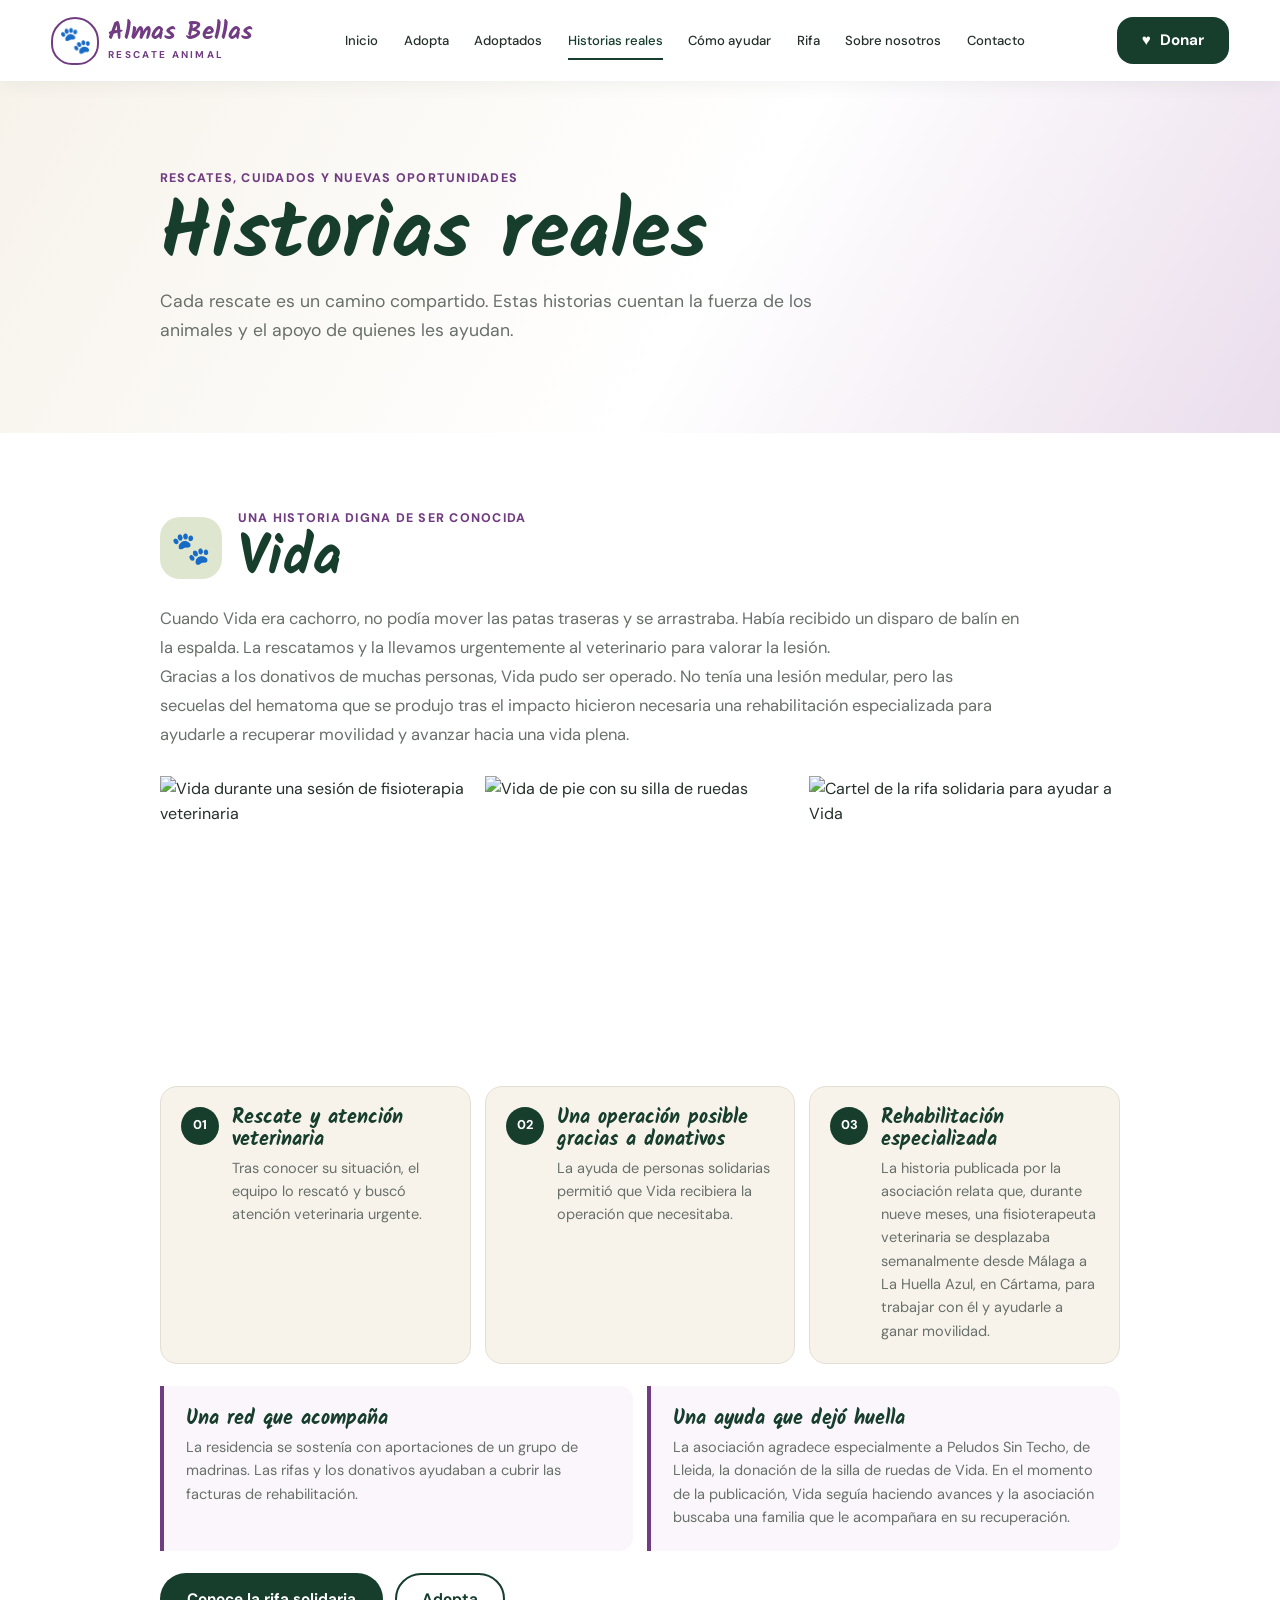
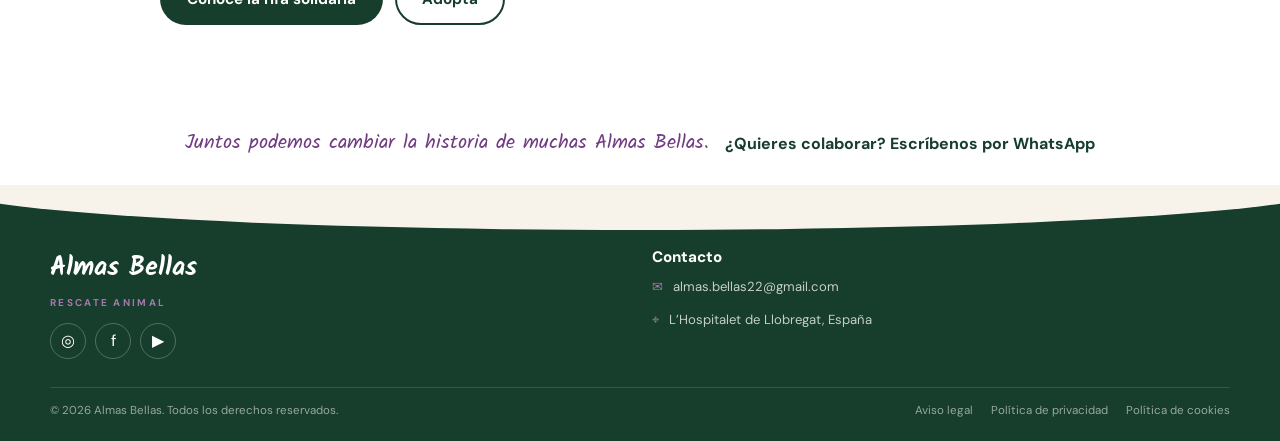
==== historias.html @ 5d80a95b "rellenando datos" ====
<!doctype html>
<html lang="es">
<head>
  <meta charset="utf-8">
  <meta name="viewport" content="width=device-width, initial-scale=1">
  <meta name="theme-color" content="#173d2d">
  <meta name="description" content="Historias reales de rescate y recuperación de Almas Bellas, incluida la historia de Vida.">
  <title>Historias reales | Almas Bellas</title>
  <link rel="preconnect" href="https://fonts.googleapis.com">
  <link rel="preconnect" href="https://fonts.gstatic.com" crossorigin>
  <link href="https://fonts.googleapis.com/css2?family=DM+Sans:wght@400;500;600;700;800&family=Kalam:wght@400;700&display=swap" rel="stylesheet">
  <link rel="stylesheet" href="style.css">
  <script type="module" src="app.js"></script>
</head>
<body class="stories-page">
  <header class="site-header" id="inicio">
    <nav class="navbar" aria-label="Navegación principal">
      <a class="logo" href="index.html#inicio" aria-label="Almas Bellas, inicio"><span class="logo-mark" aria-hidden="true">🐾</span><span class="logo-text"><span class="logo-name">Almas Bellas</span><span class="logo-subtitle">RESCATE ANIMAL</span></span></a>
      <div class="nav-menu" id="main-nav-menu"><a class="nav-link" href="index.html#inicio">Inicio</a><a class="nav-link" href="adopta.html">Adopta</a><a class="nav-link" href="adoptados.html">Adoptados</a><a class="nav-link active" href="historias.html" aria-current="page">Historias reales</a><a class="nav-link" href="index.html#ayudar">Cómo ayudar</a><a class="nav-link" href="rifa.html">Rifa</a><a class="nav-link" href="nosotros.html">Sobre nosotros</a><a class="nav-link" href="index.html#contacto">Contacto</a></div>
      <div class="nav-actions"><a class="btn btn-primary donate-nav" href="index.html#ayudar">♥ <span>Donar</span></a></div>
      <button class="mobile-nav-toggle" type="button" aria-label="Abrir menú" aria-controls="main-nav-menu" aria-expanded="false">☰</button>
    </nav>
  </header>
  <main class="stories-main">
    <section class="stories-hero">
      <div class="container">
        <p class="eyebrow">Rescates, cuidados y nuevas oportunidades</p>
        <h1>Historias reales</h1>
        <p>Cada rescate es un camino compartido. Estas historias cuentan la fuerza de los animales y el apoyo de quienes les ayudan.</p>
      </div>
    </section>
    <section class="vida-story container" aria-labelledby="vida-title">
      <div class="vida-story-heading"><span class="vida-paw" aria-hidden="true">🐾</span><div><p class="eyebrow">Una historia digna de ser conocida</p><h2 id="vida-title">Vida</h2></div></div>
      <div class="vida-story-copy">
        <p>Cuando Vida era cachorro, no podía mover las patas traseras y se arrastraba. Había recibido un disparo de balín en la espalda. La rescatamos y la llevamos urgentemente al veterinario para valorar la lesión.<br>Gracias a los donativos de muchas personas, Vida pudo ser operado. No tenía una lesión medular, pero las secuelas del hematoma que se produjo tras el impacto hicieron necesaria una rehabilitación especializada para ayudarle a recuperar movilidad y avanzar hacia una vida plena.</p>
      </div>
      <div class="vida-gallery" aria-label="Imágenes de Vida y de la rifa solidaria">
        <img src="media/animales/vida/vida.jpg" alt="Vida durante una sesión de fisioterapia veterinaria" loading="lazy">
        <img src="media/animales/vida/vida-silla.jpg" alt="Vida de pie con su silla de ruedas" loading="lazy">
        <img src="media/animales/vida/rifaVida.jpg" alt="Cartel de la rifa solidaria para ayudar a Vida" loading="lazy">
      </div>
      <div class="vida-timeline" aria-label="Etapas de la recuperación de Vida">
        <article><span>01</span><div><h3>Rescate y atención veterinaria</h3><p>Tras conocer su situación, el equipo lo rescató y buscó atención veterinaria urgente.</p></div></article>
        <article><span>02</span><div><h3>Una operación posible gracias a donativos</h3><p>La ayuda de personas solidarias permitió que Vida recibiera la operación que necesitaba.</p></div></article>
        <article><span>03</span><div><h3>Rehabilitación especializada</h3><p>La historia publicada por la asociación relata que, durante nueve meses, una fisioterapeuta veterinaria se desplazaba semanalmente desde Málaga a La Huella Azul, en Cártama, para trabajar con él y ayudarle a ganar movilidad.</p></div></article>
      </div>
      <div class="vida-support-grid">
        <div class="vida-support-card"><h3>Una red que acompaña</h3><p>La residencia se sostenía con aportaciones de un grupo de madrinas. Las rifas y los donativos ayudaban a cubrir las facturas de rehabilitación.</p></div>
        <div class="vida-support-card"><h3>Una ayuda que dejó huella</h3><p>La asociación agradece especialmente a Peludos Sin Techo, de Lleida, la donación de la silla de ruedas de Vida. En el momento de la publicación, Vida seguía haciendo avances y la asociación buscaba una familia que le acompañara en su recuperación.</p></div>
      </div>
      <div class="vida-actions"><a class="btn btn-primary" href="rifa.html">Conoce la rifa solidaria</a><a class="btn btn-secondary" href="https://wa.me/34692160589?text=Estoy%20interesado%2Fa%20en%20adoptar%20a%20Vida" target="_blank" rel="noopener noreferrer">Adopta</a></div>
    </section>
    <section class="stories-thanks container"><p>Juntos podemos cambiar la historia de muchas Almas Bellas.</p><a href="https://wa.me/34649776448" target="_blank" rel="noopener noreferrer">¿Quieres colaborar? Escríbenos por WhatsApp</a></section>
  </main>
  <footer class="footer" id="contacto"><div class="container"><div class="footer-grid"><div class="footer-column"><a class="footer-logo" href="index.html#inicio"><span class="logo-name">Almas Bellas</span><span class="logo-subtitle">RESCATE ANIMAL</span></a><div class="footer-social"><a href="https://instagram.com" aria-label="Instagram">◎</a><a href="https://facebook.com" aria-label="Facebook">f</a><a href="https://youtube.com" aria-label="YouTube">▶</a></div></div><div class="footer-column"><h3>Contacto</h3><div class="footer-contact"><a class="contact-item" href="mailto:almas.bellas22@gmail.com"><span class="contact-icon">✉</span>almas.bellas22@gmail.com</a><span class="contact-item"><span class="contact-icon">⌖</span>L’Hospitalet de Llobregat, España</span></div></div></div><div class="footer-bottom"><p>© 2026 Almas Bellas. Todos los derechos reservados.</p><div class="footer-legal"><a href="#contacto">Aviso legal</a><a href="#contacto">Política de privacidad</a><a href="#contacto">Política de cookies</a></div></div></div></footer>
</body>
</html>
---- style.css ----
/* =========================================================
   ALMAS BELLAS — RESCATE ANIMAL
   CSS COMPLETO
   ========================================================= */

/* =========================================================
   1. VARIABLES
   ========================================================= */

:root {
    /* Colores principales */
    --green-dark: #173d2d;
    --green: #315a3d;
    --green-medium: #55734b;
    --green-light: #dfe6cf;

    /* Morado del branding */
    --purple: #713c82;
    --purple-dark: #5b2e6c;
    --purple-light: #a878ad;
    --purple-soft: #eaddec;

    /* Fondos */
    --cream: #f7f3eb;
    --cream-dark: #eee8dc;
    --white: #ffffff;

    /* Texto */
    --text: #243029;
    --text-light: #68706a;
    --text-muted: #858b85;

    /* Detalles */
    --gold: #c49354;
    --border: #e4dfd5;

    /* Sombras */
    --shadow-sm: 0 4px 12px rgba(23, 61, 45, 0.08);
    --shadow: 0 8px 25px rgba(23, 61, 45, 0.12);
    --shadow-lg: 0 18px 45px rgba(23, 61, 45, 0.16);

    /* Bordes */
    --radius-sm: 10px;
    --radius: 18px;
    --radius-lg: 28px;
    --radius-xl: 40px;

    /* Layout */
    --container: 1180px;

    /* Transiciones */
    --transition: 0.3s ease;
}


/* =========================================================
   2. RESET
   ========================================================= */

*,
*::before,
*::after {
    box-sizing: border-box;
    margin: 0;
    padding: 0;
}

html {
    scroll-behavior: smooth;
    font-size: 16px;
}

body {
    min-height: 100vh;
    background: var(--white);
    color: var(--text);
    font-family: "Nunito", Arial, sans-serif;
    line-height: 1.6;
    overflow-x: hidden;
}

img {
    display: block;
    width: 100%;
    max-width: 100%;
}

button,
input,
textarea,
select {
    font: inherit;
}

button {
    cursor: pointer;
}

a {
    color: inherit;
    text-decoration: none;
}

ul,
ol {
    list-style: none;
}


/* =========================================================
   3. TIPOGRAFÍA
   ========================================================= */

/*
   Puedes cargar estas fuentes desde Google Fonts:

   @import url('https://fonts.googleapis.com/css2?
   family=DM+Sans:wght@400;500;600;700&
   family=Kalam:wght@400;700&
   display=swap');

   Kalam → títulos manuscritos
   DM Sans → texto general
*/

body {
    font-family: "DM Sans", Arial, sans-serif;
}

h1,
h2,
h3,
.handwritten {
    font-family: "Kalam", cursive;
}

h1,
h2,
h3,
p {
    margin-top: 0;
}

h1 {
    font-size: clamp(3rem, 6vw, 5rem);
    line-height: 0.98;
    font-weight: 700;
}

h2 {
    font-size: clamp(2.4rem, 4vw, 3.5rem);
    line-height: 1;
}

h3 {
    font-size: 1.7rem;
    line-height: 1.1;
}


/* =========================================================
   4. UTILIDADES
   ========================================================= */

.container {
    width: min(100% - 48px, var(--container));
    margin-inline: auto;
}

.text-purple {
    color: var(--purple);
}

.text-green {
    color: var(--green);
}

.text-center {
    text-align: center;
}

.section {
    padding: 90px 0;
}

.section-header {
    margin-bottom: 40px;
}

.section-header h2 {
    color: var(--green-dark);
    margin-bottom: 8px;
}

.section-header p {
    color: var(--text-light);
    font-size: 1.05rem;
}


/* =========================================================
   5. BOTONES
   ========================================================= */

.btn {
    display: inline-flex;
    align-items: center;
    justify-content: center;
    gap: 9px;

    min-height: 50px;
    padding: 12px 25px;

    border: 2px solid transparent;
    border-radius: 999px;

    font-size: 0.95rem;
    font-weight: 700;

    transition:
        transform var(--transition),
        background var(--transition),
        color var(--transition),
        border-color var(--transition),
        box-shadow var(--transition);
}

.btn:hover {
    transform: translateY(-3px);
}

.btn-primary {
    background: var(--green-dark);
    color: var(--white);
}

.btn-primary:hover {
    background: var(--green);
    box-shadow: var(--shadow);
}

.btn-secondary {
    background: transparent;
    color: var(--green-dark);
    border-color: var(--green-dark);
}

.btn-secondary:hover {
    background: var(--green-dark);
    color: var(--white);
}

.btn-purple {
    background: var(--purple);
    color: var(--white);
}

.btn-purple:hover {
    background: var(--purple-dark);
    box-shadow: var(--shadow);
}

.btn-small {
    min-height: 42px;
    padding: 9px 20px;
    font-size: 0.85rem;
}


/* =========================================================
   6. HEADER / NAVBAR
   ========================================================= */

.site-header {
    position: relative;
    z-index: 1000;
    background: var(--white);
}

.navbar {
    min-height: 82px;

    display: flex;
    align-items: center;
    justify-content: space-between;
    gap: 30px;

    padding: 0 40px;
}

.logo {
    display: flex;
    align-items: center;
    gap: 12px;

    color: var(--purple);
    flex-shrink: 0;
}

.logo img {
    width: 72px;
    height: 58px;
    object-fit: contain;
}

.logo-text {
    display: flex;
    flex-direction: column;
    line-height: 1;
}

.logo-name {
    font-family: "Kalam", cursive;
    font-size: 1.7rem;
    font-weight: 700;
}

.logo-subtitle {
    margin-top: 5px;
    font-size: 0.62rem;
    letter-spacing: 2px;
    font-weight: 700;
}

.nav-menu {
    display: flex;
    align-items: center;
    gap: 27px;
}

.nav-link {
    position: relative;

    color: var(--text);
    font-size: 0.9rem;
    font-weight: 500;

    padding: 30px 0;

    transition: color var(--transition);
}

.nav-link::after {
    content: "";

    position: absolute;
    left: 0;
    bottom: 21px;

    width: 0;
    height: 2px;

    background: var(--green-dark);

    transition: width var(--transition);
}

.nav-link:hover,
.nav-link.active {
    color: var(--green-dark);
}

.nav-link:hover::after,
.nav-link.active::after {
    width: 100%;
}

.nav-actions {
    display: flex;
    align-items: center;
    gap: 13px;
}

.social-links {
    display: flex;
    align-items: center;
    gap: 14px;
}

.social-link {
    display: grid;
    place-items: center;

    width: 34px;
    height: 34px;

    color: var(--green-dark);

    border-radius: 50%;

    transition:
        background var(--transition),
        color var(--transition),
        transform var(--transition);
}

.social-link:hover {
    color: var(--white);
    background: var(--purple);
    transform: translateY(-2px);
}

/* =========================================================
   7. HERO
   ========================================================= */

.hero {
    position: relative;
    min-height: 520px;

    display: flex;
    align-items: stretch;

    overflow: hidden;

    background: var(--cream);
}

.hero-content {
    position: relative;
    z-index: 3;

    width: 44%;

    display: flex;
    flex-direction: column;
    justify-content: center;

    padding: 70px 20px 70px max(40px, calc((100vw - var(--container)) / 2));
}

.hero-title {
    max-width: 530px;
    color: var(--green-dark);
    margin-bottom: 22px;
}

.hero-title span {
    color: var(--purple);
}

.hero-description {
    max-width: 470px;

    margin-bottom: 28px;

    color: var(--text-light);

    font-size: 1.05rem;
    line-height: 1.65;
}

.hero-buttons {
    display: flex;
    flex-wrap: wrap;
    gap: 14px;
}

.hero-image {
    position: absolute;
    top: 0;
    right: 0;

    width: 62%;
    height: 100%;

    object-fit: cover;
    object-position: center;
}

.hero::after {
    content: "";

    position: absolute;
    z-index: 2;

    top: 0;
    left: 36%;

    width: 25%;
    height: 100%;

    background: linear-gradient(
        90deg,
        var(--cream) 0%,
        rgba(247, 243, 235, 0.85) 25%,
        rgba(247, 243, 235, 0) 100%
    );

    pointer-events: none;
}

/* =========================================================
   8. BLOQUE DE VALORES
   ========================================================= */

.values {
    padding: 35px 0;
    background: var(--cream);
}

.values-grid {
    display: grid;
    grid-template-columns: repeat(4, 1fr);
    gap: 25px;
}

.value-item {
    display: flex;
    align-items: center;
    gap: 15px;
}

.value-icon {
    flex: 0 0 58px;

    width: 58px;
    height: 58px;

    display: grid;
    place-items: center;

    border-radius: 50%;

    background: var(--green-light);
    color: var(--green-dark);

    font-size: 1.45rem;
}

.value-item h3 {
    margin-bottom: 2px;

    font-family: "DM Sans", sans-serif;
    font-size: 1rem;
    font-weight: 800;

    color: var(--green-dark);
}

.value-item p {
    color: var(--text-light);
    font-size: 0.82rem;
    line-height: 1.35;
}


/* =========================================================
   9. ANIMALES
   ========================================================= */

.animals {
    padding: 85px 0;
    background: var(--white);
}

.animals-header {
    display: flex;
    align-items: end;
    justify-content: space-between;

    gap: 30px;

    margin-bottom: 30px;
}

.animals-grid {
    display: grid;
    grid-template-columns: repeat(4, 1fr);
    gap: 20px;
}

.animal-card {
    display: flex;
    flex-direction: column;
    overflow: hidden;

    background: var(--white);

    border: 1px solid var(--border);
    border-radius: var(--radius);

    box-shadow: var(--shadow-sm);

    transition:
        transform var(--transition),
        box-shadow var(--transition);
}

.animal-card:hover {
    transform: translateY(-7px);
    box-shadow: var(--shadow);
}

.animal-card:focus-visible {
    outline:3px solid var(--purple);
    outline-offset:3px;
}

.animal-image-wrapper {
    position: relative;
    height: 220px;
    overflow: hidden;
}

.animal-image {
    width: 100%;
    height: 100%;
    object-fit: cover;

    transition: transform 0.5s ease;
}

.animal-card:hover .animal-image {
    transform: scale(1.06);
}

.animal-favorite {
    position: absolute;
    top: 14px;
    right: 14px;

    width: 38px;
    height: 38px;

    display: grid;
    place-items: center;

    border: 0;
    border-radius: 50%;

    background: rgba(255, 255, 255, 0.9);

    color: var(--purple);

    font-size: 1.15rem;

    box-shadow: var(--shadow-sm);
}

.animal-content {
    display: flex;
    flex: 1;
    flex-direction: column;
    padding: 18px;
}

.animal-name {
    margin-bottom: 3px;

    color: var(--green-dark);

    font-family: "Kalam", cursive;
    font-size: 1.55rem;
}

.animal-meta {
    margin-bottom: 5px;

    color: var(--text-light);

    font-size: 0.85rem;
    font-weight: 600;
}

.animal-description {
    min-height: 65px;

    margin-bottom: 15px;

    color: var(--text-light);

    font-size: 0.85rem;
    line-height: 1.45;
}

.animal-card .btn {
    width: 100%;
    margin-top: auto;
}

.animal-dialog {
    position:fixed;
    inset:0;
    margin:auto;
    width:min(960px, calc(100% - 32px));
    max-width:960px;
    max-height:calc(100% - 32px);
    padding:0;
    overflow:auto;
    border:0;
    border-radius:20px;
    background:var(--white);
    color:var(--text);
    box-shadow:var(--shadow-lg);
}
.animal-dialog::backdrop { background:rgba(12,25,18,.68); backdrop-filter:blur(3px); }
.animal-dialog-card { position:relative; display:grid; grid-template-columns:minmax(220px,.9fr) 1.1fr; min-height:360px; }
.animal-dialog-image { width:100%; height:100%; min-height:360px; object-fit:cover; }
.animal-dialog-content { display:flex; flex-direction:column; align-items:flex-start; padding:32px; }
.animal-dialog-content h2 { margin:16px 0 4px; color:var(--green-dark); }
.animal-dialog-meta { margin:0 0 18px; color:var(--text-light); font-weight:700; }
.animal-dialog-description { margin-bottom:24px; white-space:pre-line; color:var(--text-light); line-height:1.6; }
.animal-dialog-description p { margin:0 0 1em; }
.animal-dialog-description p:last-child { margin-bottom:0; }
.animal-dialog-content .btn { margin-top:auto; }
.animal-dialog-close { position:absolute; z-index:1; top:12px; right:12px; display:grid; place-items:center; width:40px; height:40px; border:0; border-radius:50%; background:var(--white); color:var(--green-dark); font-size:1.6rem; cursor:pointer; box-shadow:var(--shadow-sm); }
.animal-carousel { grid-column:1 / -1; width:100%; margin:4px 0 0; padding:0 32px 28px; }
.animal-carousel[hidden] { display:none; }
.animal-carousel-view { position:relative; display:grid; grid-template-columns:38px minmax(0,1fr) 38px; align-items:center; gap:6px; }
.animal-carousel-image { width:100%; height:auto; aspect-ratio:1; border-radius:12px; background:var(--cream); object-fit:contain; }
.animal-carousel-control { display:grid; place-items:center; width:36px; height:36px; border:1px solid var(--border); border-radius:50%; background:var(--cream); color:var(--green-dark); font-size:1.5rem; line-height:1; cursor:pointer; }
.animal-carousel-control[hidden] { display:none; }
.animal-carousel-control:hover { background:var(--green-dark); color:var(--white); }
.animal-carousel-count { margin:7px 0 0; color:var(--text-light); font-size:.8rem; text-align:center; }


/* =========================================================
   10. SECCIÓN "CÓMO PUEDES AYUDAR"
   ========================================================= */

.help {
    position: relative;

    padding: 85px 0;

    overflow: hidden;

    background: var(--cream);
}

.help::before {
    content: "";

    position: absolute;

    right: -100px;
    top: -100px;

    width: 430px;
    height: 430px;

    border-radius: 50%;

    background: rgba(223, 230, 207, 0.55);
}

.help-header {
    position: relative;
    z-index: 2;

    margin-bottom: 30px;
}

.help-grid {
    position: relative;
    z-index: 2;

    display: grid;
    grid-template-columns: repeat(4, 1fr);
    gap: 18px;
}

.help-card {
    padding: 30px 20px;

    text-align: center;

    background: rgba(255, 255, 255, 0.88);

    border: 1px solid rgba(255, 255, 255, 0.8);
    border-radius: var(--radius);

    transition:
        transform var(--transition),
        box-shadow var(--transition);
}

.help-card:hover {
    transform: translateY(-6px);
    box-shadow: var(--shadow);
}

.help-icon {
    width: 55px;
    height: 55px;

    margin: 0 auto 15px;

    display: grid;
    place-items: center;

    color: var(--purple);

    font-size: 2rem;
}

.help-card h3 {
    margin-bottom: 8px;

    color: var(--green-dark);

    font-family: "DM Sans", sans-serif;
    font-size: 1rem;
    font-weight: 800;
}

.help-card p {
    min-height: 65px;

    margin-bottom: 17px;

    color: var(--text-light);

    font-size: 0.84rem;
}


/* =========================================================
   11. HISTORIAS
   ========================================================= */

.stories {
    padding: 85px 0;
    background: var(--white);
}

.stories-layout {
    display: grid;
    grid-template-columns: 1.15fr 0.85fr;
    gap: 60px;
}

.stories-column {
    min-width: 0;
}

.story-card {
    display: grid;
    grid-template-columns: 240px 1fr;
    gap: 25px;

    align-items: center;
}

.story-images {
    display: grid;
    grid-template-columns: 1fr 1fr;

    overflow: hidden;

    border-radius: var(--radius);
}

.story-images img {
    height: 220px;
    object-fit: cover;
}

.story-info h3 {
    margin-bottom: 10px;

    color: var(--green-dark);
}

.story-info p {
    margin-bottom: 17px;

    color: var(--text-light);

    font-size: 0.9rem;
}

.story-label {
    display: inline-block;

    margin-bottom: 10px;
    padding: 4px 9px;

    background: var(--cream);

    color: var(--green-dark);

    border-radius: 5px;

    font-size: 0.72rem;
    font-weight: 700;
}


/* =========================================================
   12. SOBRE NOSOTROS
   ========================================================= */

.about {
    position: relative;

    padding-left: 60px;

    border-left: 1px solid var(--border);
}

.about-content {
    display: flex;
    align-items: center;
    gap: 30px;
}

.about-text {
    flex: 1;
}

.about-text p {
    margin: 15px 0 20px;

    color: var(--text-light);

    font-size: 0.92rem;
}

.about-image {
    flex: 0 0 170px;

    width: 170px;
    height: 170px;

    overflow: hidden;

    border-radius: 50%;
}

.about-image img {
    width: 100%;
    height: 100%;
    object-fit: cover;
}


/* =========================================================
   13. FRASE INSPIRACIONAL
   ========================================================= */

.quote {
    position: relative;

    padding: 45px 20px;

    text-align: center;

    background: var(--cream);
}

.quote::before,
.quote::after {
    content: "";

    position: absolute;

    width: 100%;
    height: 50px;

    left: 0;

    background: var(--white);
}

.quote::before {
    top: -1px;

    clip-path: ellipse(55% 55% at 50% 0%);
}

.quote::after {
    bottom: -1px;

    clip-path: ellipse(55% 55% at 50% 100%);
}

.quote-text {
    position: relative;
    z-index: 2;

    max-width: 800px;

    margin: 0 auto;

    color: var(--purple);

    font-family: "Kalam", cursive;
    font-size: clamp(1.4rem, 3vw, 2rem);
}

.quote-text::before {
    content: "“";
}

.quote-text::after {
    content: " ♥";
}


/* =========================================================
   14. FOOTER
   ========================================================= */

.footer {
    position: relative;

    padding: 65px 0 25px;

    background: var(--green-dark);
    color: var(--white);

    overflow: hidden;
}

.footer::before {
    content: "";

    position: absolute;

    left: -5%;
    top: -45px;

    width: 110%;
    height: 90px;

    background: var(--cream);

    border-radius: 50%;
}

.footer-grid {
    position: relative;
    z-index: 2;

    display: grid;
    grid-template-columns: 1.2fr 0.8fr 1.2fr 1fr;

    gap: 45px;

    padding-top: 30px;
}

.footer-logo {
    display: inline-flex;
    flex-direction: column;

    color: var(--white);
}

.footer-logo .logo-name {
    color: var(--white);
}

.footer-logo .logo-subtitle {
    color: var(--purple-light);
}

.footer-column h3 {
    margin-bottom: 15px;

    color: var(--white);

    font-family: "DM Sans", sans-serif;
    font-size: 0.95rem;
    font-weight: 800;
}

.footer-links {
    display: flex;
    flex-direction: column;
    gap: 7px;
}

.footer-links a {
    color: rgba(255, 255, 255, 0.75);

    font-size: 0.82rem;

    transition:
        color var(--transition),
        padding-left var(--transition);
}

.footer-links a:hover {
    padding-left: 5px;
    color: var(--white);
}

.footer-contact {
    display: flex;
    flex-direction: column;
    gap: 12px;
}

.contact-item {
    display: flex;
    align-items: flex-start;
    gap: 10px;

    color: rgba(255, 255, 255, 0.75);

    font-size: 0.82rem;
}

.contact-icon {
    flex-shrink: 0;

    color: var(--purple-light);
}

.footer-social {
    display: flex;
    gap: 9px;
}

.footer-social a {
    width: 36px;
    height: 36px;

    display: grid;
    place-items: center;

    border: 1px solid rgba(255, 255, 255, 0.25);
    border-radius: 50%;

    color: var(--white);

    transition:
        background var(--transition),
        border-color var(--transition),
        transform var(--transition);
}

.footer-social a:hover {
    background: var(--purple);
    border-color: var(--purple);
    transform: translateY(-3px);
}

.footer-bottom {
    position: relative;
    z-index: 2;

    display: flex;
    align-items: center;
    justify-content: space-between;

    gap: 20px;

    margin-top: 50px;
    padding-top: 20px;

    border-top: 1px solid rgba(255, 255, 255, 0.13);

    color: rgba(255, 255, 255, 0.55);

    font-size: 0.72rem;
}

.footer-legal {
    display: flex;
    gap: 18px;
}


/* =========================================================
   15. DECORACIONES
   ========================================================= */

.paw-decoration {
    position: absolute;

    color: rgba(113, 60, 130, 0.1);

    pointer-events: none;

    user-select: none;
}

.heart-decoration {
    color: var(--purple);
    font-size: 2rem;
}


/* =========================================================
   16. FORMULARIOS
   ========================================================= */

.form {
    display: flex;
    flex-direction: column;
    gap: 17px;
}

.form-group {
    display: flex;
    flex-direction: column;
    gap: 7px;
}

.form-label {
    color: var(--green-dark);

    font-size: 0.85rem;
    font-weight: 700;
}

.form-input,
.form-textarea,
.form-select {
    width: 100%;

    padding: 13px 15px;

    background: var(--white);

    border: 1px solid var(--border);
    border-radius: var(--radius-sm);

    outline: none;

    color: var(--text);

    transition:
        border-color var(--transition),
        box-shadow var(--transition);
}

.form-input:focus,
.form-textarea:focus,
.form-select:focus {
    border-color: var(--purple);
    box-shadow: 0 0 0 3px rgba(113, 60, 130, 0.1);
}

.form-textarea {
    min-height: 140px;
    resize: vertical;
}


/* =========================================================
   17. CONTACTO
   ========================================================= */

.contact {
    padding: 90px 0;

    background: var(--cream);
}

.contact-grid {
    display: grid;
    grid-template-columns: 0.9fr 1.1fr;
    gap: 50px;

    align-items: start;
}

.contact-info h2 {
    margin-bottom: 15px;
}

.contact-info > p {
    max-width: 500px;

    margin-bottom: 25px;

    color: var(--text-light);
}

.contact-details {
    display: flex;
    flex-direction: column;
    gap: 17px;
}

.contact-detail {
    display: flex;
    align-items: center;
    gap: 13px;
}

.contact-detail-icon {
    width: 45px;
    height: 45px;

    display: grid;
    place-items: center;

    border-radius: 50%;

    background: var(--purple-soft);
    color: var(--purple);
}


/* =========================================================
   18. ADOPCIÓN
   ========================================================= */

.adoption-process {
    display: grid;
    grid-template-columns: repeat(4, 1fr);
    gap: 25px;
}

.process-step {
    position: relative;

    padding: 25px;

    background: var(--white);

    border: 1px solid var(--border);
    border-radius: var(--radius);

    text-align: center;
}

.process-number {
    width: 48px;
    height: 48px;

    margin: 0 auto 15px;

    display: grid;
    place-items: center;

    border-radius: 50%;

    background: var(--purple);
    color: var(--white);

    font-weight: 800;
}

.process-step h3 {
    margin-bottom: 8px;

    font-family: "DM Sans", sans-serif;
    font-size: 1rem;
    font-weight: 800;

    color: var(--green-dark);
}

.process-step p {
    color: var(--text-light);
    font-size: 0.84rem;
}


/* =========================================================
   19. ANIMACIONES
   ========================================================= */

@keyframes fadeUp {
    from {
        opacity: 0;
        transform: translateY(25px);
    }

    to {
        opacity: 1;
        transform: translateY(0);
    }
}

@keyframes float {
    0%,
    100% {
        transform: translateY(0);
    }

    50% {
        transform: translateY(-8px);
    }
}

.animate-up {
    animation: fadeUp 0.7s ease both;
}

.float {
    animation: float 4s ease-in-out infinite;
}


/* =========================================================
   20. RESPONSIVE — TABLET
   ========================================================= */

@media (max-width: 1100px) {

    .navbar {
        padding: 0 25px;
    }

    .nav-menu {
        gap: 17px;
    }

    .nav-link {
        font-size: 0.82rem;
    }

    .animals-grid {
        grid-template-columns: repeat(2, 1fr);
    }

    .values-grid {
        grid-template-columns: repeat(2, 1fr);
    }

    .help-grid {
        grid-template-columns: repeat(2, 1fr);
    }

    .stories-layout {
        grid-template-columns: 1fr;
    }

    .about {
        padding-left: 0;
        padding-top: 50px;
        border-left: 0;
        border-top: 1px solid var(--border);
    }

    .footer-grid {
        grid-template-columns: repeat(2, 1fr);
    }

    .adoption-process {
        grid-template-columns: repeat(2, 1fr);
    }
}


/* =========================================================
   21. RESPONSIVE — MÓVIL
   ========================================================= */

@media (max-width: 768px) {

    .container {
        width: min(100% - 30px, var(--container));
    }

    .section {
        padding: 65px 0;
    }


    /* HEADER */

    .navbar {
        min-height: 70px;
        padding: 0 15px;
    }

    .logo img {
        width: 52px;
        height: 45px;
    }

    .logo-name {
        font-size: 1.35rem;
    }

    .logo-subtitle {
        font-size: 0.5rem;
    }

    .nav-menu {
        display: none;
    }

    .nav-actions .social-links {
        display: none;
    }

    .nav-actions .btn {
        min-height: 42px;
        padding: 8px 17px;
        font-size: 0.82rem;
    }


    /* HERO */

    .hero {
        min-height: auto;

        display: flex;
        flex-direction: column;
    }

    .hero-content {
        width: 100%;

        padding: 60px 20px 35px;

        order: 1;
    }

    .hero-image {
        position: relative;

        width: 100%;
        height: 310px;

        order: 2;
    }

    .hero::after {
        display: none;
    }

    .hero-title {
        font-size: clamp(2.6rem, 12vw, 4rem);
    }

    .hero-description {
        font-size: 0.95rem;
    }

    /* VALUES */

    .values {
        padding: 30px 0;
    }

    .values-grid {
        grid-template-columns: 1fr 1fr;
        gap: 22px 15px;
    }

    .value-item {
        align-items: flex-start;
    }

    .value-icon {
        flex-basis: 45px;

        width: 45px;
        height: 45px;

        font-size: 1.1rem;
    }

    .value-item h3 {
        font-size: 0.85rem;
    }

    .value-item p {
        font-size: 0.72rem;
    }


    /* ANIMALES */

    .animals {
        padding: 65px 0;
    }

    .animals-header {
        align-items: flex-start;
        flex-direction: column;
        gap: 15px;
    }

    .animals-grid {
        grid-template-columns: 1fr;
    }

    .animal-image-wrapper {
        height: 250px;
    }


    /* HELP */

    .help-grid {
        grid-template-columns: 1fr 1fr;
        gap: 12px;
    }

    .help-card {
        padding: 25px 13px;
    }

    .help-card h3 {
        font-size: 0.88rem;
    }

    .help-card p {
        font-size: 0.76rem;
    }

    .help-card .btn {
        width: 100%;
        padding-inline: 10px;
        font-size: 0.72rem;
    }


    /* STORIES */

    .story-card {
        grid-template-columns: 1fr;
        gap: 20px;
    }

    .story-images img {
        height: 190px;
    }

    .about-content {
        align-items: flex-start;
        flex-direction: column;
    }

    .about-image {
        width: 140px;
        height: 140px;
    }


    /* FOOTER */

    .footer-grid {
        grid-template-columns: 1fr 1fr;
        gap: 35px 25px;
    }

    .footer-bottom {
        align-items: flex-start;
        flex-direction: column;
    }

    .footer-legal {
        flex-wrap: wrap;
    }


    /* CONTACT */

    .contact-grid {
        grid-template-columns: 1fr;
    }


    /* ADOPTION */

    .adoption-process {
        grid-template-columns: 1fr;
    }
}


/* =========================================================
   22. MÓVILES PEQUEÑOS
   ========================================================= */

@media (max-width: 480px) {

    .hero-content {
        padding: 45px 17px 30px;
    }

    .hero-title {
        font-size: 2.7rem;
    }

    .hero-buttons {
        flex-direction: column;
    }

    .hero-buttons .btn {
        width: 100%;
    }

    .hero-image {
        height: 260px;
    }

    .values-grid {
        grid-template-columns: 1fr;
    }

    .value-item {
        align-items: center;
    }

    .help-grid {
        grid-template-columns: 1fr;
    }

    .help-card p {
        min-height: auto;
    }

    .footer-grid {
        grid-template-columns: 1fr;
    }

    .footer-column:first-child {
        grid-column: auto;
    }

    .footer {
        padding-bottom: 20px;
    }

    .quote {
        padding: 55px 20px;
    }
}


/* =========================================================
   23. ACCESIBILIDAD
   ========================================================= */

:focus-visible {
    outline: 3px solid var(--purple);
    outline-offset: 3px;
}

@media (prefers-reduced-motion: reduce) {

    html {
        scroll-behavior: auto;
    }

    *,
    *::before,
    *::after {
        animation-duration: 0.01ms !important;
        animation-iteration-count: 1 !important;
        transition-duration: 0.01ms !important;
    }
}


/* =========================================================
   24. SELECCIÓN DE TEXTO
   ========================================================= */

::selection {
    background: var(--purple);
    color: var(--white);
}


/* =========================================================
   25. SCROLLBAR
   ========================================================= */

::-webkit-scrollbar {
    width: 10px;
}

::-webkit-scrollbar-track {
    background: var(--cream);
}

::-webkit-scrollbar-thumb {
    background: var(--green-medium);
    border-radius: 20px;
}

::-webkit-scrollbar-thumb:hover {
    background: var(--purple);
}

/* Portada de la asociación */
.site-header { position: sticky; top: 0; box-shadow: 0 3px 18px rgba(23,61,45,.06); }
.navbar { max-width: 1600px; min-height: 76px; margin: auto; padding-inline: clamp(20px,4vw,54px); gap: 22px; }
.logo { gap: 9px; }
.logo-mark { display:grid; place-items:center; width:48px; height:48px; border:2px solid var(--purple); border-radius:50% 50% 44% 44%; font-size:1.65rem; }
.logo-name { font-size:1.55rem; }
.logo-subtitle { letter-spacing:2.3px; }
.nav-menu { gap: clamp(12px,2vw,26px); }
.nav-link { white-space:nowrap; font-size:.82rem; }
.nav-actions { gap: 16px; }
.donate-nav { min-height:44px; padding:9px 23px; border-radius:16px; }
.hero { min-height:490px; background:linear-gradient(90deg,#f8f5ee 0%,#f8f5ee 35%,#ece5da 100%); }
.hero-content { width:48%; padding-top:54px; padding-bottom:48px; }
.hero-title { font-size:clamp(2.8rem,4.2vw,4rem); margin-bottom:14px; }
.hero-description { margin-bottom:19px; font-size:.98rem; }
.eyebrow { margin-bottom:10px; color:var(--purple); text-transform:uppercase; letter-spacing:.13em; font-size:.72rem; font-weight:800; }
.hero-note { margin-top:22px; color:var(--purple); font-family:"Kalam",cursive; font-size:1.2rem; transform:rotate(-3deg); }
.hero-note span { font-size:1.8rem; vertical-align:middle; }
.hero-image { width:64%; object-position:center 45%; }
.hero::after { left:36%; width:27%; background:linear-gradient(90deg,#f8f5ee 0%,rgba(248,245,238,.84) 25%,rgba(248,245,238,0) 100%); }
.values { padding:22px 0; }
.values-grid { gap:18px; }
.animals { padding:48px 0 40px; }
.animals-header { margin-bottom:40px; }
.animals-header .section-header, .animals-header.section-header { margin-bottom:0; }
.animals-all-link { display:flex; justify-content:center; margin-top:20px; }
.section-header h2, .help-header h2, .stories h2, .about h2 { font-size:clamp(2rem,3vw,2.65rem); color:var(--green-dark); margin-bottom:5px; }
.section-header p { font-size:.9rem; }
.animals-grid { gap:16px; }
.animal-card { border-radius:13px; }
.animal-image-wrapper { height:170px; flex:0 0 auto; }
.animal-content { padding:12px; }
.animal-name { font-size:1.35rem; }
.animal-description { display:-webkit-box; min-height:60px; margin-bottom:9px; overflow:hidden; -webkit-box-orient:vertical; -webkit-line-clamp:4; }
.animal-favorite { background:rgba(23,39,29,.58); color:white; box-shadow:none; font-size:1.6rem; }
.help { padding:45px 0; }
.help-header { margin-bottom:16px; }
.help-grid { gap:14px; }
.help-card { padding:17px 13px; border-radius:14px; }
.help-icon { height:42px; margin-bottom:7px; font-size:1.8rem; }
.help-card:not(.help-card-raffle) .btn { display:none; }
.help-card p { min-height:44px; margin-bottom:10px; font-size:.8rem; }
.help-card h3 { margin-bottom:4px; }
.stories { padding:38px 0; }
.stories-layout { gap:34px; }
.stories .section-header { margin-bottom:12px; }
.story-card { grid-template-columns:minmax(190px,.85fr) 1.15fr; gap:16px; }
.story-images img { height:155px; }
.story-info h3 { font-family:"DM Sans",sans-serif; font-size:1.1rem; }
.story-info p, .about-text p { font-size:.82rem; line-height:1.5; }
.about { padding-left:32px; }
.about-content { gap:18px; }
.about-image { flex-basis:140px; width:140px; height:140px; }
.quote { padding:25px 20px; }
.footer { padding:46px 0 20px; }
.footer-grid { grid-template-columns:1fr 1fr; gap:24px; padding-top:18px; }
.footer-logo + .footer-social { margin-top:12px; }
.footer-logo .logo-name { font-size:1.6rem; }
.footer-bottom { margin-top:28px; padding-top:14px; }
.footer-column h3 { margin-bottom:10px; }

@media (max-width:1100px) {
  .navbar { flex-wrap:wrap; justify-content:center; padding-block:12px; }
  .nav-menu { order:3; width:100%; justify-content:center; }
  .nav-link { padding:8px 0; }
  .nav-link::after { bottom:2px; }
  .hero-content { width:52%; }
}
@media (max-width:768px) {
  .navbar { min-height:65px; flex-wrap:nowrap; justify-content:space-between; }
  .nav-menu { display:none; }
  .logo-mark { width:40px; height:40px; }
  .logo-name { font-size:1.35rem; }
  .hero { min-height:0; }
  .hero-content { width:100%; padding:43px 20px 26px; }
  .hero-image { width:100%; height:300px; object-position:center 47%; }
  .hero::after { display:none; }
  .hero-note { margin-top:15px; }
  .animals { padding:42px 0 34px; }
  .animal-image-wrapper { height:205px; }
  .stories-layout { gap:32px; }
  .about { padding:25px 0 0; }
  .story-card { grid-template-columns:1fr; }
  .story-images img { height:180px; }
  .footer-grid { grid-template-columns:1fr 1fr; gap:24px; }
}
@media (max-width:480px) {
  .navbar { padding-inline:12px; gap:8px; }
  .logo { gap:7px; }
  .logo-mark { width:35px; height:35px; font-size:1.25rem; }
  .logo-name { font-size:1.15rem; }
  .logo-subtitle { font-size:.45rem; letter-spacing:1.5px; }
  .nav-actions { gap:0; }
  .nav-actions .btn { min-height:38px; padding:7px 12px; }
  .hero-title { font-size:2.65rem; }
  .hero-buttons { flex-direction:row; }
  .hero-buttons .btn { width:auto; flex:1; padding-inline:10px; }
  .hero-image { height:245px; }
  .values-grid { grid-template-columns:1fr 1fr; gap:18px 12px; }
  .value-item { align-items:flex-start; }
  .value-icon { flex-basis:40px; width:40px; height:40px; font-size:1rem; }
  .animals-header { gap:12px; }
  .animals-header .btn { align-self:flex-start; }
  .animals-grid, .help-grid { grid-template-columns:1fr; }
  .animal-image-wrapper { height:230px; }
  .help-card { padding:20px 15px; }
  .help-card p { min-height:0; }
  .footer-grid { grid-template-columns:1fr; }
  .footer-column:first-child { grid-column:auto; }
  .footer-legal { gap:10px; }
}

.data-notice { margin:0 0 16px; padding:12px 16px; border-left:4px solid var(--gold); border-radius:8px; background:#fff8e9; color:#594323; font-size:.88rem; }

.excel-test-page { min-height:100vh; background:var(--cream); }
.excel-test { width:min(100% - 32px,760px); padding-block:clamp(32px,8vh,80px); }
.excel-test-back { display:inline-block; margin-bottom:36px; color:var(--green-dark); font-weight:700; }
.excel-test-header { margin-bottom:28px; }
.excel-test-mark { display:grid; place-items:center; width:56px; height:56px; margin-bottom:18px; border-radius:18px; background:var(--green-light); font-size:1.7rem; }
.excel-test-header .eyebrow { margin-bottom:8px; }
.excel-test-header h1 { margin-bottom:8px; color:var(--green-dark); font-size:clamp(2.4rem,6vw,3.5rem); }
.excel-test-header > p:last-child { color:var(--text-light); }
.excel-test-card { padding:clamp(20px,5vw,34px); border:1px solid var(--border); border-radius:var(--radius); background:white; box-shadow:var(--shadow); }
.excel-test-card-heading { display:flex; align-items:flex-start; justify-content:space-between; gap:16px; margin-bottom:18px; }
.excel-test-kicker { color:var(--purple); font-size:.72rem; font-weight:800; letter-spacing:.12em; }
.excel-test-card h2 { margin-top:4px; color:var(--green-dark); font-family:"DM Sans",sans-serif; font-size:1.35rem; }
.excel-test-card h3 { margin:24px 0 12px; color:var(--green-dark); font-size:1rem; }
.excel-test-badge { flex-shrink:0; padding:6px 11px; border-radius:99px; font-size:.78rem; font-weight:800; }
.excel-test-badge.is-loading { background:#f3f0e9; color:#6e685a; }
.excel-test-badge.is-success { background:#e7f3e9; color:#245c36; }
.excel-test-badge.is-error { background:#fbe9e5; color:#943b2d; }
.excel-test-message { min-height:48px; padding:13px 15px; border-radius:10px; background:var(--cream); color:var(--text); font-size:.92rem; }
.excel-test-details { display:grid; grid-template-columns:1fr 1fr; gap:0 22px; margin:20px 0; }
.excel-test-details > div { padding:12px 0; border-bottom:1px solid var(--border); }
.excel-test-details dt { color:var(--text-light); font-size:.78rem; }
.excel-test-details dd { margin:4px 0 0; color:var(--green-dark); font-weight:700; overflow-wrap:anywhere; }
.excel-test-details code { padding:2px 6px; border-radius:5px; background:var(--cream); }
.excel-test-button { width:100%; }
.excel-test-button:disabled { cursor:wait; opacity:.65; }
.excel-test-preview[hidden] { display:none; }
.excel-test-table-scroll { overflow-x:auto; }
.excel-test-preview table { width:100%; border-collapse:collapse; text-align:left; font-size:.86rem; }
.excel-test-preview th, .excel-test-preview td { padding:10px 8px; border-bottom:1px solid var(--border); }
.excel-test-preview th { color:var(--text-light); font-size:.76rem; }
.excel-test-row-state { display:inline-block; padding:3px 8px; border-radius:99px; font-size:.74rem; font-weight:800; }
.excel-test-row-state.is-published { background:#e7f3e9; color:#245c36; }
.excel-test-row-state.is-hidden { background:#fbe9e5; color:#943b2d; }
.excel-test-note { margin-top:18px; color:var(--text-light); text-align:center; font-size:.84rem; }
@media(max-width:520px) { .excel-test-details { grid-template-columns:1fr; } .excel-test-card-heading { flex-direction:column; } }

.mobile-nav-toggle { display:none; }
@media(max-width:768px) {
  .navbar { position:relative; }
  .mobile-nav-toggle {
    display:grid;
    place-items:center;
    flex:0 0 42px;
    width:42px;
    height:42px;
    padding:0;
    border:1px solid var(--green-dark);
    border-radius:12px;
    background:var(--white);
    color:var(--green-dark);
    font-size:1.55rem;
    line-height:1;
    cursor:pointer;
  }
  .nav-menu.is-open {
    position:absolute;
    z-index:1001;
    top:100%;
    right:0;
    left:0;
    display:flex;
    flex-direction:column;
    align-items:stretch;
    gap:0;
    padding:8px 18px 14px;
    background:var(--white);
    box-shadow:0 12px 20px rgba(23,61,45,.12);
  }
  .nav-menu.is-open .nav-link { padding:13px 4px; border-bottom:1px solid var(--cream-dark); }
  .nav-menu.is-open .nav-link:last-child { border-bottom:0; }
}

.raffle-page { min-height:100vh; display:flex; flex-direction:column; background:var(--cream); }
.about-page { min-height:100vh; display:flex; flex-direction:column; background:var(--white); }
.about-main { flex:1; }
.about-hero { padding:clamp(48px,8vw,96px) 0; background:linear-gradient(120deg,var(--cream) 0%,#fff 58%,var(--purple-soft) 100%); }
.about-hero-inner { max-width:980px; }
.about-hero .eyebrow, .about-section-heading .eyebrow, .about-location .eyebrow, .about-values .eyebrow, .about-contact .eyebrow { margin-bottom:8px; color:var(--purple); font-size:.78rem; font-weight:800; letter-spacing:.1em; text-transform:uppercase; }
.about-hero h1 { max-width:800px; margin-bottom:16px; color:var(--green-dark); font-size:clamp(2.8rem,7vw,5rem); }
.about-hero-inner > p:not(.eyebrow) { max-width:820px; color:var(--text-light); font-size:clamp(1rem,2vw,1.2rem); line-height:1.7; }
.about-badges { display:flex; flex-wrap:wrap; gap:10px; margin-top:24px; }
.about-badges span { padding:9px 14px; border:1px solid var(--border); border-radius:999px; background:rgba(255,255,255,.8); color:var(--green-dark); font-size:.88rem; font-weight:700; }
.about-section { padding-block:clamp(42px,6vw,76px); }
.about-section-heading { max-width:760px; margin-bottom:22px; }
.about-section-heading h2, .about-location h2, .about-values h2, .about-contact h2 { margin-bottom:10px; color:var(--green-dark); font-size:clamp(2rem,4vw,3rem); }
.about-section-heading > p:last-child, .about-lead, .about-location-grid > div:first-child > p:not(.eyebrow), .about-values-inner > div > p:not(.eyebrow), .about-vida > p { color:var(--text-light); line-height:1.7; }
.about-lead { max-width:900px; margin-bottom:26px; font-size:1.08rem; }
.about-pillars { display:grid; grid-template-columns:repeat(3,minmax(0,1fr)); gap:16px; }
.about-pillar { padding:24px; border:1px solid var(--border); border-radius:18px; background:var(--cream); }
.about-pillar > span { display:grid; place-items:center; width:48px; height:48px; margin-bottom:14px; border-radius:16px; background:var(--green-light); color:var(--green-dark); font-size:1.6rem; }
.about-pillar h3, .about-team-grid h3 { margin-bottom:6px; color:var(--green-dark); font-family:"Kalam",cursive; font-size:1.45rem; }
.about-pillar p, .about-team-grid p { margin:0; color:var(--text-light); line-height:1.55; }
.about-location { padding-block:clamp(42px,6vw,72px); background:var(--cream); }
.about-location-grid { display:grid; grid-template-columns:1.4fr .8fr; align-items:center; gap:40px; }
.about-location-card { padding:28px; border-radius:20px; background:var(--green-dark); color:var(--white); box-shadow:var(--shadow); }
.about-location-card > span { display:block; margin-bottom:12px; font-size:1.8rem; }
.about-location-card p { margin-bottom:16px; line-height:1.5; }
.about-location-card p:last-child { margin-bottom:0; }
.about-team-grid { display:grid; grid-template-columns:repeat(5,minmax(0,1fr)); gap:12px; }
.about-team-grid article { padding:18px; border:1px solid var(--border); border-radius:15px; background:var(--white); box-shadow:var(--shadow-sm); }
.about-team-grid h3 { font-size:1.25rem; }
.about-team-grid p { font-size:.9rem; }
.about-values { padding-block:clamp(42px,6vw,72px); background:var(--green-dark); color:var(--white); }
.about-values-inner { display:grid; grid-template-columns:1.2fr .8fr; align-items:center; gap:36px; }
.about-values h2 { color:var(--white); }
.about-values-inner > div > p:not(.eyebrow) { color:rgba(255,255,255,.86); }
.about-values blockquote { margin:0; color:#f4dfbd; font-family:"Kalam",cursive; font-size:clamp(1.5rem,3vw,2.3rem); line-height:1.35; text-align:center; }
.about-vida { max-width:920px; }
.about-contact { padding:clamp(42px,6vw,72px) 0; background:var(--cream); text-align:center; }
.about-contact .container { max-width:900px; }
.about-contact .container > p:not(.eyebrow) { max-width:780px; margin:0 auto 22px; color:var(--text-light); line-height:1.7; }
.about-contact-links { display:flex; flex-wrap:wrap; justify-content:center; gap:10px; margin:24px auto 28px; }
.about-contact-links a { padding:10px 14px; border:1px solid var(--border); border-radius:999px; background:var(--white); color:var(--green-dark); font-size:.9rem; font-weight:700; text-decoration:none; }
.about-contact-links a:hover { border-color:var(--purple); color:var(--purple); }
.about-action-buttons { display:flex; flex-wrap:wrap; justify-content:center; gap:12px; margin-top:22px; }
.help-contact-actions .btn { border:3px solid var(--green-dark); background:var(--cream); color:var(--green-dark); }
.help-contact-actions .btn:hover { border-color:var(--green-dark); background:var(--cream-dark); color:var(--green-dark); }
.stories-page { min-height:100vh; display:flex; flex-direction:column; background:var(--white); }
.stories-main { flex:1; }
.stories-hero { padding:clamp(46px,8vw,88px) 0; background:linear-gradient(120deg,var(--cream) 0%,#fff 56%,var(--purple-soft) 100%); }
.stories-hero .container { max-width:960px; }
.stories-hero .eyebrow, .vida-story .eyebrow, .other-stories .eyebrow { margin-bottom:8px; color:var(--purple); font-size:.78rem; font-weight:800; letter-spacing:.1em; text-transform:uppercase; }
.stories-hero h1 { margin-bottom:12px; color:var(--green-dark); font-size:clamp(2.8rem,7vw,5rem); }
.stories-hero p:last-child { max-width:720px; margin:0; color:var(--text-light); font-size:1.1rem; line-height:1.65; }
.vida-story { max-width:960px; padding-block:clamp(42px,6vw,76px); }
.vida-story-heading { display:flex; align-items:center; gap:16px; margin-bottom:18px; }
.vida-paw { display:grid; flex:0 0 62px; place-items:center; width:62px; height:62px; border-radius:20px; background:var(--green-light); color:var(--green-dark); font-size:2rem; }
.vida-story-heading .eyebrow { margin-bottom:2px; }
.vida-story-heading h2 { margin:0; color:var(--green-dark); font-size:clamp(2.3rem,5vw,3.5rem); }
.vida-story-copy { max-width:860px; }
.vida-story-copy p, .vida-family-note { color:var(--text-light); font-size:1.03rem; line-height:1.75; }
.vida-gallery { display:grid; grid-template-columns:repeat(3,minmax(0,1fr)); gap:14px; margin:26px 0 30px; }
.vida-gallery img { width:100%; height:280px; object-fit:contain; }
.vida-timeline { display:grid; grid-template-columns:repeat(3,minmax(0,1fr)); gap:14px; margin:30px 0 22px; }
.vida-timeline article { display:flex; gap:13px; padding:20px; border:1px solid var(--border); border-radius:17px; background:var(--cream); }
.vida-timeline article > span { display:grid; flex:0 0 38px; place-items:center; width:38px; height:38px; border-radius:50%; background:var(--green-dark); color:var(--white); font-size:.8rem; font-weight:800; }
.vida-timeline h3, .vida-support-card h3 { margin-bottom:6px; color:var(--green-dark); font-family:"Kalam",cursive; font-size:1.25rem; }
.vida-timeline p, .vida-support-card p { margin:0; color:var(--text-light); font-size:.91rem; line-height:1.6; }
.vida-support-grid { display:grid; grid-template-columns:1fr 1fr; gap:14px; margin-bottom:22px; }
.vida-support-card { padding:22px; border-left:4px solid var(--purple); border-radius:0 14px 14px 0; background:#faf6fb; }
.vida-family-note { padding:18px 22px; border-radius:14px; background:#eef2e6; }
.vida-actions { display:flex; flex-wrap:wrap; gap:12px; margin-top:22px; }
.other-stories { padding:clamp(34px,5vw,58px) 0; background:var(--cream); }
.other-stories-inner { display:flex; align-items:center; justify-content:space-between; gap:24px; }
.other-stories h2 { margin-bottom:6px; color:var(--green-dark); }
.other-stories p:not(.eyebrow) { max-width:660px; margin:0; color:var(--text-light); line-height:1.6; }
.stories-thanks { display:flex; align-items:center; justify-content:center; gap:16px; padding-block:26px; text-align:center; }
.stories-thanks p { margin:0; color:var(--purple); font-family:"Kalam",cursive; font-size:1.25rem; }
.stories-thanks a { color:var(--green-dark); font-weight:700; }
.story-card-text-only { grid-template-columns:1fr; }
.adoption-page { min-height:100vh; display:flex; flex-direction:column; background:var(--cream); }
.adoption-main { flex:1; }
.adoption-page .animals { min-height:55vh; }
.adoption-header { margin-bottom:34px; }
.adoption-header .eyebrow { margin-bottom:6px; color:var(--purple); font-weight:800; }
.adoption-header h1 { margin:0 0 8px; color:var(--green-dark); font-family:"Kalam",cursive; font-size:clamp(2.2rem,4vw,3.2rem); }
.adoption-contact { margin-top:32px; text-align:center; color:var(--text-light); }
.adoption-contact a { color:var(--purple); font-weight:800; }

.adopted-page { min-height:100vh; display:flex; flex-direction:column; background:var(--cream); }
.adopted-main { flex:1; }
.adopted-section { min-height:55vh; }
.adopted-section .adoption-header { margin-bottom:34px; }
.adopted-grid { position:relative; display:block; width:100vw; height:100vh; margin-left:calc(50% - 50vw); overflow:hidden; }
.adopted-card { position:absolute; overflow:hidden; border-radius:var(--radius); background:var(--white); box-shadow:var(--shadow-sm); transition:transform var(--transition), box-shadow var(--transition), filter var(--transition); }
.adopted-card { cursor:pointer; }
.adopted-card:hover { z-index:1000 !important; transform:scale(1.04) rotate(0deg) !important; box-shadow:var(--shadow); }
.adopted-image-frame { display:grid; width:100%; aspect-ratio:var(--adopted-image-ratio,1); place-items:center; overflow:hidden; background:var(--cream-dark); }
.adopted-image { display:block; width:100%; height:100%; object-fit:contain; }
.adopted-gallery-dialog { width:min(94vw,1000px); max-width:none; max-height:94vh; margin:auto; padding:0; overflow:visible; border:0; border-radius:var(--radius); background:var(--white); color:var(--text); box-shadow:var(--shadow-lg); }
.adopted-gallery-dialog::backdrop { background:rgba(12,25,18,.72); backdrop-filter:blur(3px); }
.adopted-gallery-card { position:relative; display:flex; flex-direction:column; align-items:center; max-height:94vh; padding:24px 30px 20px; }
.adopted-gallery-card h2 { margin:0 50px 16px; color:var(--green-dark); text-align:center; font-family:"Kalam",cursive; font-size:clamp(1.5rem,3vw,2.2rem); }
.adopted-gallery-view { display:grid; width:100%; grid-template-columns:46px minmax(0,1fr) 46px; align-items:center; gap:8px; }
.adopted-gallery-image { display:block; width:100%; max-height:76vh; object-fit:contain; }
.adopted-gallery-control { display:grid; width:40px; height:40px; place-items:center; border:1px solid var(--border); border-radius:50%; background:var(--cream); color:var(--green-dark); font-size:1.6rem; line-height:1; cursor:pointer; }
.adopted-gallery-control:hover { background:var(--green-dark); color:var(--white); }
.adopted-gallery-control[hidden], .adopted-gallery-count[hidden] { display:none; }
.adopted-gallery-count { margin:10px 0 0; color:var(--text-light); font-size:.85rem; }
.adopted-gallery-close { position:absolute; z-index:2; top:10px; right:10px; display:grid; width:40px; height:40px; place-items:center; border:0; border-radius:50%; background:var(--cream); color:var(--green-dark); font-size:1.6rem; cursor:pointer; }
.adopted-gallery-dialog.single-image { width:fit-content; max-width:94vw; background:var(--cream); }
.adopted-gallery-dialog.single-image .adopted-gallery-card { width:fit-content; max-width:94vw; max-height:94vh; padding:0; background:var(--cream); }
.adopted-gallery-dialog.single-image .adopted-gallery-card h2 { position:relative; z-index:1; width:100%; margin:0; padding:24px 64px 20px 24px; color:var(--green-dark); text-align:center; text-shadow:none; }
.adopted-gallery-dialog.single-image .adopted-gallery-view { display:block; width:fit-content; max-width:94vw; }
.adopted-gallery-dialog.single-image .adopted-gallery-image { display:block; width:auto; height:auto; max-width:94vw; max-height:calc(94vh - 82px); }
.adopted-gallery-dialog.single-image .adopted-gallery-close { background:rgba(255,255,255,.92); }

@media (max-width:620px) { .adopted-card { border-radius:13px; } .adopted-gallery-card { padding:20px 12px 14px; } .adopted-gallery-view { grid-template-columns:34px minmax(0,1fr) 34px; gap:3px; } .adopted-gallery-control { width:32px; height:32px; } .adopted-gallery-image { max-height:78vh; } }
.raffle-page .site-header { position:sticky; top:0; }
.raffle-back a { color:var(--green-dark); font-weight:700; }
.raffle-back a:hover { color:var(--purple); }
.raffle-main { flex:1; padding-block:20px; }
.raffle-hero { max-width:560px; margin:0 auto 18px; padding:18px 24px; border-radius:20px; background:linear-gradient(135deg,#fff 0%,var(--purple-soft) 100%); text-align:center; box-shadow:var(--shadow); }
.raffle-heading { display:flex; align-items:center; justify-content:center; gap:10px; margin-bottom:6px; }
.raffle-icon { display:grid; flex:0 0 42px; place-items:center; width:42px; height:42px; margin:0; border-radius:14px; background:var(--white); font-size:1.4rem; }
.raffle-hero .eyebrow { margin-bottom:10px; }
.raffle-hero h1 { margin:0; color:var(--green-dark); font-size:clamp(1.8rem,4vw,2.5rem); }
.raffle-lead { max-width:500px; margin:0 auto 12px; color:var(--text-light); font-size:.95rem; }
.raffle-layout { display:grid; grid-template-columns:minmax(240px,.8fr) minmax(320px,1.2fr); gap:24px; max-width:980px; margin:0 auto 28px; }
.raffle-prizes, .raffle-numbers-panel { padding:clamp(20px,4vw,32px); border:1px solid var(--border); border-radius:20px; background:var(--white); }
.raffle-kicker { margin-bottom:8px; color:var(--purple); font-size:.72rem; font-weight:800; letter-spacing:.12em; }
.raffle-prizes h2, .raffle-numbers-panel h2 { margin-bottom:12px; color:var(--green-dark); }
.raffle-prize-table { width:100%; border-collapse:collapse; text-align:left; }
.raffle-prize-table th, .raffle-prize-table td { padding:12px 8px; border-bottom:1px solid var(--border); vertical-align:top; }
.raffle-prize-table th { color:var(--text-light); font-size:.8rem; }
.raffle-prize-description { margin:16px 0; color:var(--text-light); }
.raffle-gallery { display:grid; grid-template-columns:repeat(auto-fit,minmax(110px,1fr)); gap:10px; margin-top:18px; }
.raffle-gallery:empty { display:none; }
.raffle-gallery img { width:100%; aspect-ratio:1; border-radius:12px; object-fit:cover; }
.raffle-pending-note, .raffle-numbers-panel > p { margin-top:12px; color:var(--text-light); font-size:.86rem; }
.raffle-number-status, .raffle-number-legend { margin-top:10px; color:var(--text-light); font-size:.86rem; }
.raffle-number-legend span { margin-right:5px; }
.raffle-number-grid { display:grid; grid-template-columns:repeat(10,minmax(0,1fr)); gap:7px; margin-top:16px; padding:2px; }
.raffle-number { display:grid; place-items:center; min-height:32px; border:1px solid var(--green-light); border-radius:8px; background:var(--cream); color:var(--green-dark); font-size:.79rem; font-weight:800; }
.raffle-number.is-purchased { border-color:var(--purple-soft); background:var(--purple-soft); font-size:1rem; }
.raffle-info { max-width:760px; margin:0 auto; padding:28px; border:1px solid var(--border); border-radius:20px; background:var(--white); text-align:center; }
.raffle-info h2 { margin-bottom:10px; color:var(--green-dark); }
.raffle-info p { margin-bottom:12px; color:var(--text-light); }
.raffle-email { color:var(--purple); font-weight:800; }
.raffle-back { max-width:760px; margin:24px auto 0; }
.raffle-footer { padding:22px 16px; background:var(--green-dark); color:var(--white); text-align:center; font-size:.84rem; }
.raffle-footer p { margin:0; }
@media(max-width:900px) {
  .about-pillars { grid-template-columns:1fr 1fr; }
  .about-team-grid { grid-template-columns:repeat(3,minmax(0,1fr)); }
  .vida-timeline { grid-template-columns:1fr 1fr; }
}
@media(max-width:640px) {
  .about-hero { padding-block:42px; }
  .about-pillars, .about-location-grid, .about-values-inner { grid-template-columns:1fr; }
  .about-team-grid { grid-template-columns:1fr 1fr; }
  .about-action-buttons { flex-direction:column; }
  .about-action-buttons .btn { width:100%; }
  .vida-timeline, .vida-support-grid { grid-template-columns:1fr; }
  .vida-gallery { grid-template-columns:1fr; }
  .vida-gallery img { height:auto; max-height:440px; }
  .other-stories-inner, .stories-thanks { align-items:flex-start; flex-direction:column; }
  .vida-actions { flex-direction:column; }
  .vida-actions .btn { width:100%; }
}
@media(max-width:640px) {
  .animal-dialog-card { grid-template-columns:1fr; }
  .animal-dialog-image { height:220px; min-height:0; }
  .animal-dialog-content { padding:22px; }
  .animal-dialog-content h2 { margin-top:0; }
  .animal-carousel { padding:0 22px 22px; }
  .raffle-page .navbar { gap:10px; }
  .raffle-page .donate-nav { margin-left:auto; }
  .raffle-main { padding-block:36px; }
  .raffle-layout { grid-template-columns:1fr; }
}
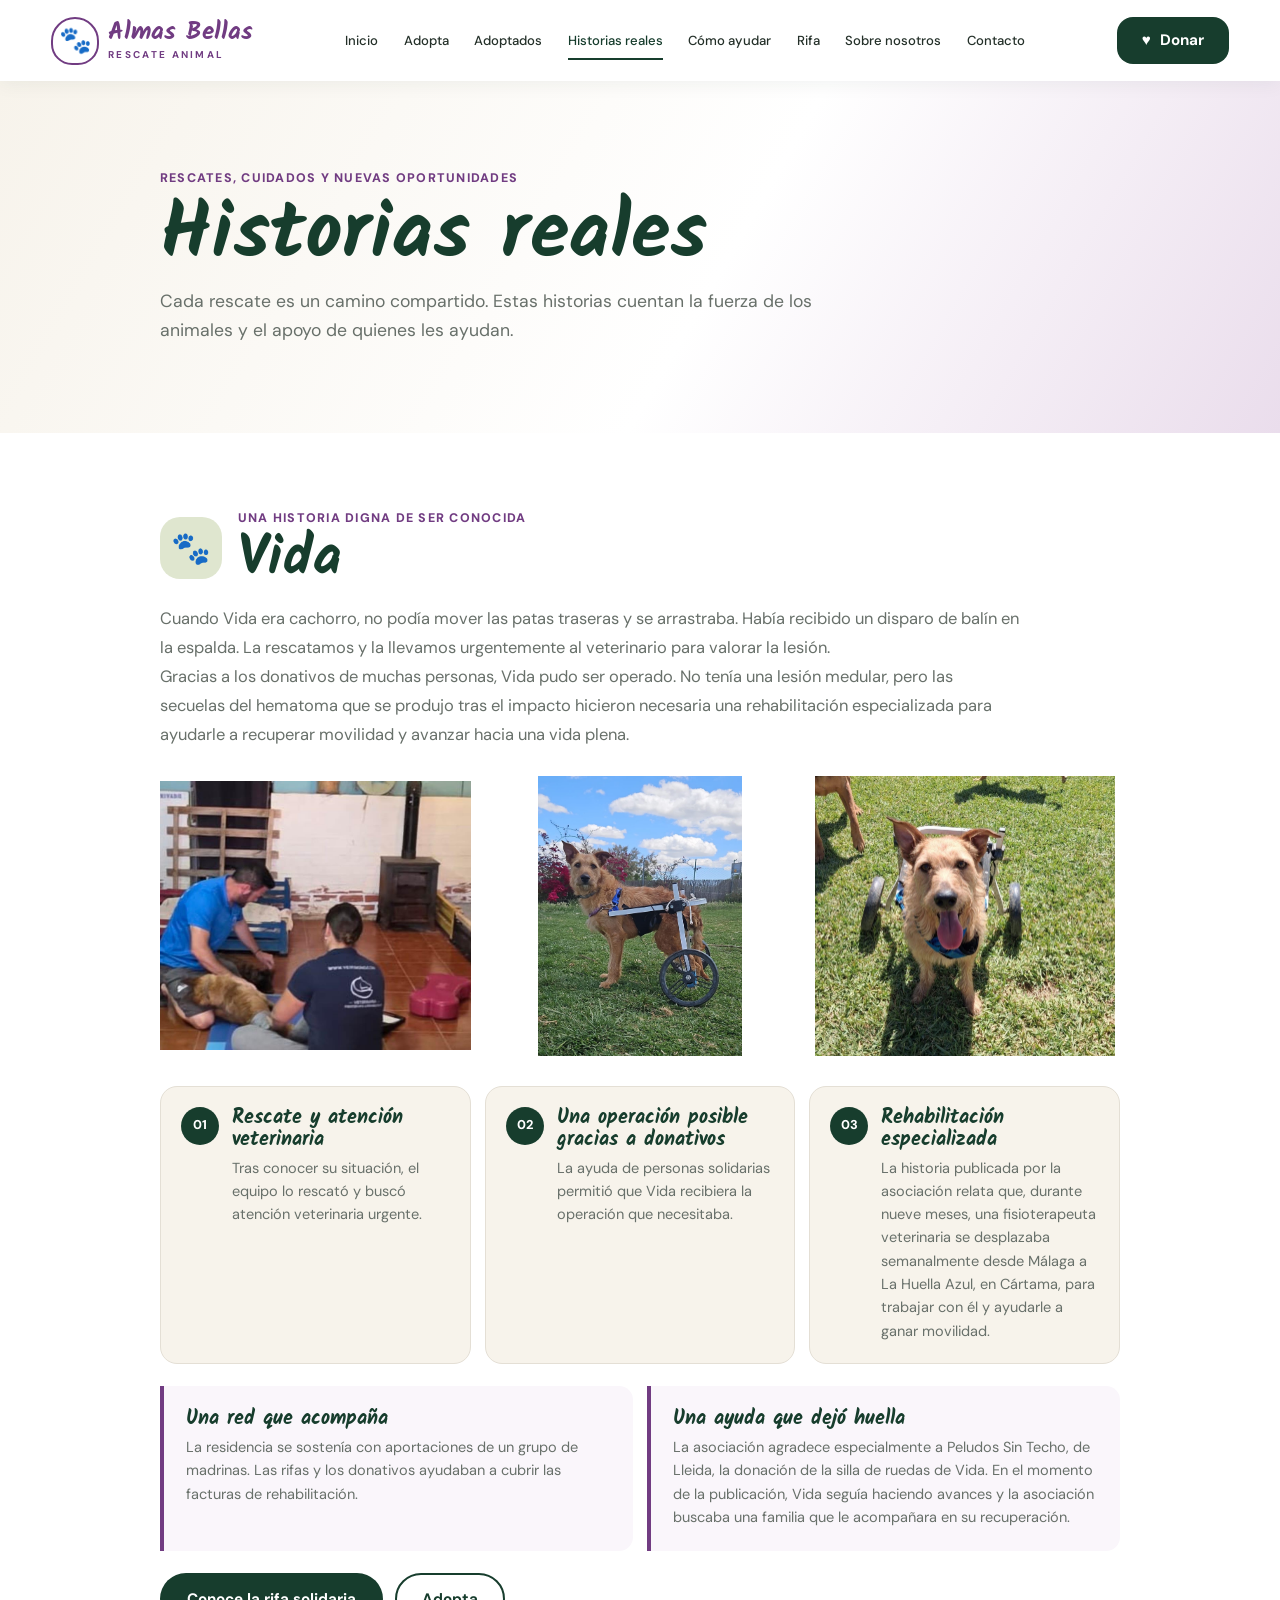
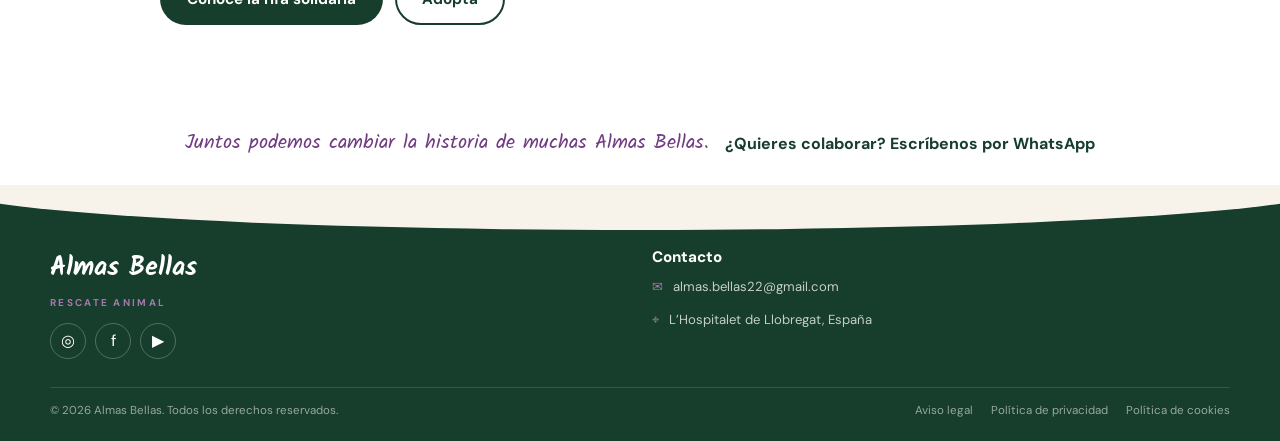
==== commit a625a471: "imagenes vida" ====
--- a/historias.html
+++ b/historias.html
@@ -34,10 +34,10 @@
       <div class="vida-story-copy">
         <p>Cuando Vida era cachorro, no podía mover las patas traseras y se arrastraba. Había recibido un disparo de balín en la espalda. La rescatamos y la llevamos urgentemente al veterinario para valorar la lesión.<br>Gracias a los donativos de muchas personas, Vida pudo ser operado. No tenía una lesión medular, pero las secuelas del hematoma que se produjo tras el impacto hicieron necesaria una rehabilitación especializada para ayudarle a recuperar movilidad y avanzar hacia una vida plena.</p>
       </div>
-      <div class="vida-gallery" aria-label="Imágenes de Vida y de la rifa solidaria">
-        <img src="media/animales/vida/vida.jpg" alt="Vida durante una sesión de fisioterapia veterinaria" loading="lazy">
-        <img src="media/animales/vida/vida-silla.jpg" alt="Vida de pie con su silla de ruedas" loading="lazy">
-        <img src="media/animales/vida/rifaVida.jpg" alt="Cartel de la rifa solidaria para ayudar a Vida" loading="lazy">
+      <div class="vida-gallery" aria-label="Imágenes de Vida">
+        <img src="media/animales/Vida/vida.jpg" alt="Vida durante su recuperación" loading="lazy">
+        <img src="media/animales/Vida/vida-silla.jpg" alt="Vida con su silla de ruedas" loading="lazy">
+        <img src="media/animales/Vida/unnamed.jpg" alt="Vida" loading="lazy">
       </div>
       <div class="vida-timeline" aria-label="Etapas de la recuperación de Vida">
         <article><span>01</span><div><h3>Rescate y atención veterinaria</h3><p>Tras conocer su situación, el equipo lo rescató y buscó atención veterinaria urgente.</p></div></article>
